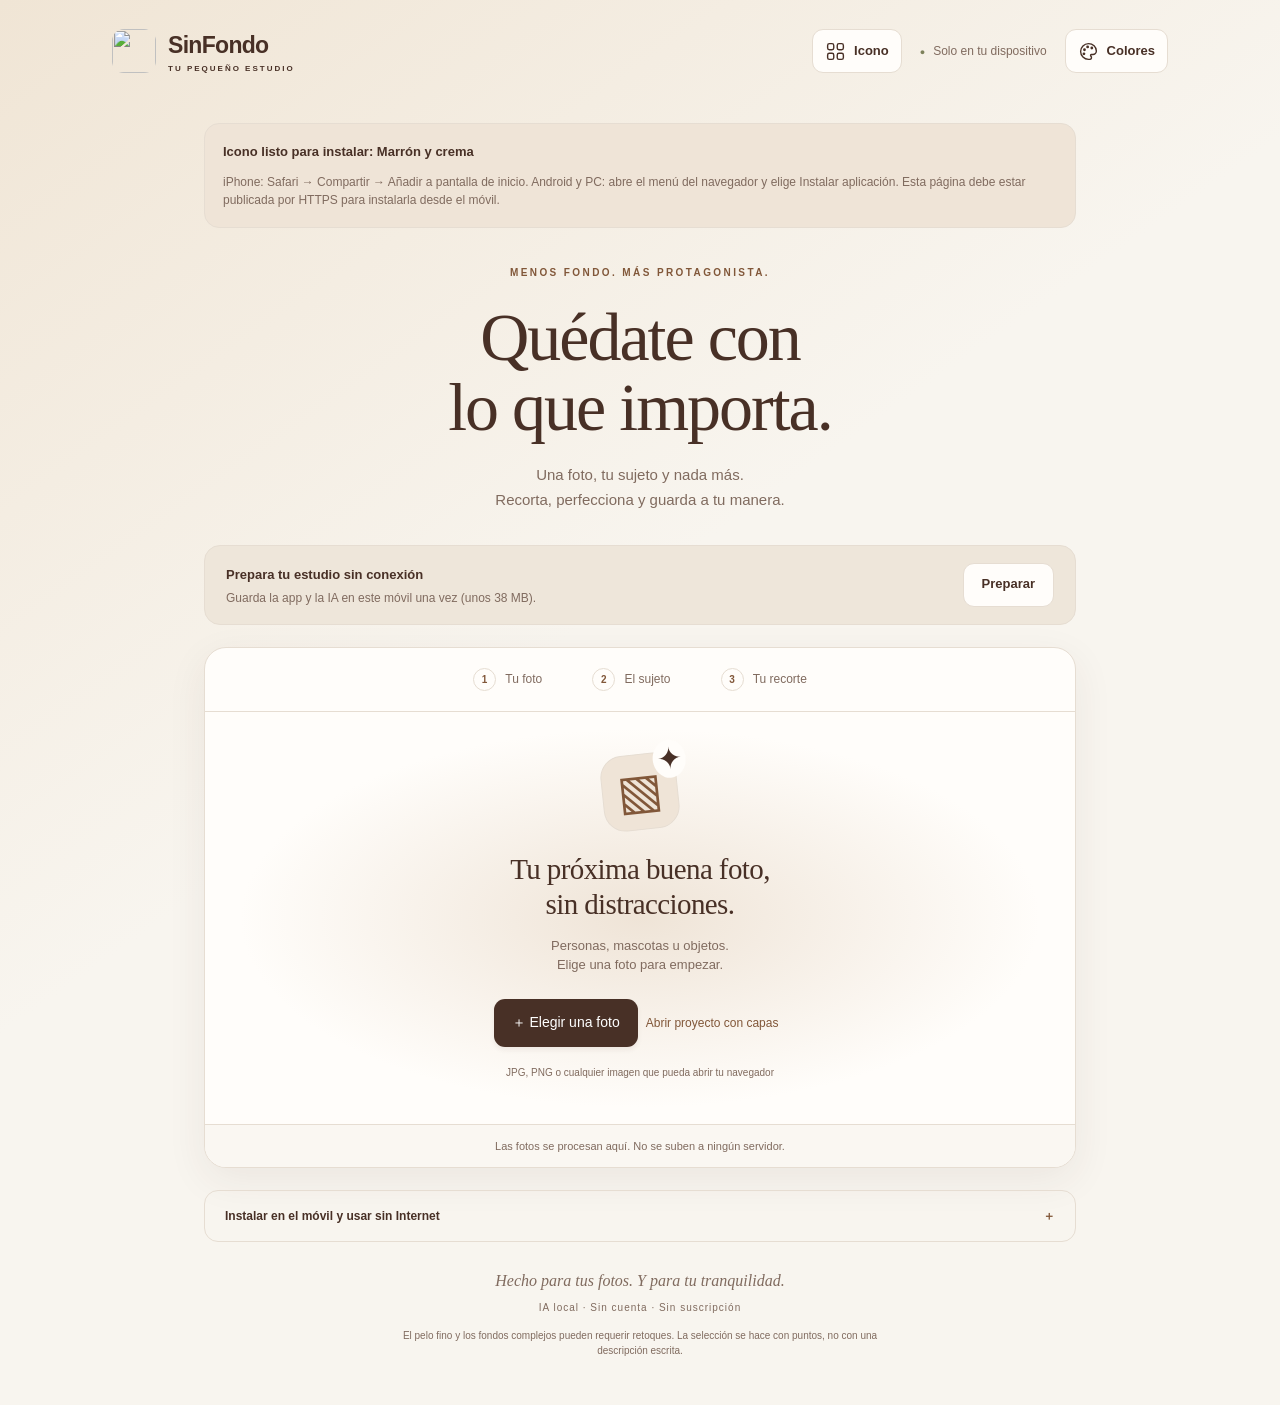
==== install-icon-1.html @ af39157a "empecemos" ====
<!doctype html>
<html lang="es"><head><meta charset="utf-8"><meta name="viewport" content="width=device-width, initial-scale=1, viewport-fit=cover"><meta name="theme-color" content="#483026"><meta name="apple-mobile-web-app-capable" content="yes"><meta name="apple-mobile-web-app-status-bar-style" content="default"><meta name="description" content="Recorta el sujeto de tus fotos, en tu dispositivo y sin conexión."><title>SinFondo · Tu pequeño estudio</title><link rel="manifest" href="manifest-icon-1.webmanifest"><link rel="apple-touch-icon" href="icons/choices/1/icon-180.png"><link rel="icon" href="icons/choices/1/icon-192.png"><link rel="stylesheet" href="style.css"></head>
<body><header><a class="brand" href="./"><img src="icons/choices/1/icon-192.png" width="44" height="44" alt=""><span>SinFondo<small>TU PEQUEÑO ESTUDIO</small></span></a><div class="header-actions"><button id="appIconBtn" class="palette-button" aria-label="Elegir icono de la app" aria-haspopup="dialog"><svg width="21" height="21" viewBox="0 0 24 24" fill="none" stroke="currentColor" stroke-width="1.6" aria-hidden="true"><rect x="3" y="3" width="7" height="7" rx="2"/><rect x="14" y="3" width="7" height="7" rx="2"/><rect x="3" y="14" width="7" height="7" rx="2"/><rect x="14" y="14" width="7" height="7" rx="2"/></svg><span>Icono</span></button><span class="privacy">Solo en tu dispositivo</span><button id="paletteBtn" class="palette-button" aria-label="Elegir colores de la app" aria-haspopup="dialog"><svg width="21" height="21" viewBox="0 0 24 24" fill="none" stroke="currentColor" stroke-width="1.6" aria-hidden="true"><path d="M12 3a9 9 0 1 0 0 18h1.4a2.1 2.1 0 0 0 1.3-3.7c-.7-.6-.3-1.8.6-1.8H17a4 4 0 0 0 4-4C21 6.8 17 3 12 3Z"/><circle cx="7.4" cy="10" r=".8"/><circle cx="11" cy="6.8" r=".8"/><circle cx="15.8" cy="8" r=".8"/><circle cx="6.8" cy="14.6" r=".8"/></svg><span>Colores</span></button></div></header>
<dialog id="appIconDialog" aria-labelledby="appIconTitle"><div class="palette-heading"><div><span class="eyebrow">ELIGE SU ESTILO</span><h2 id="appIconTitle">El icono de tu estudio.</h2></div><button id="appIconClose" class="palette-close" aria-label="Cerrar selector de iconos">×</button></div><p class="palette-description">Elige uno de tus seis diseños. El marrón es el predeterminado.</p><div id="appIconOptions" class="app-icon-grid" aria-label="Iconos disponibles"></div><p id="appIconSelection" class="icon-selection" aria-live="polite"></p><div class="icon-install-help"><strong>Usarlo en el móvil o en el ordenador</strong><p>Abre la página de instalación con el diseño elegido y añade o instala la app desde allí. Se abre en otra pestaña para conservar tu trabajo.</p><p>Si ya está instalada, el sistema puede mantener el icono anterior. Guarda tu proyecto antes de quitarla y volver a añadirla con el nuevo diseño.</p><a id="appIconInstall" class="primary icon-install-link" target="_blank" rel="noopener" href="install-icon-1.html">Preparar instalación con este icono ↗</a></div><div class="icon-downloads"><a id="appIconDownloadPng" href="icons/choices/1/icon-512.png" download="SinFondo-marron.png">Descargar icono PNG</a><a id="appIconDownloadIco" href="icons/choices/1/icon.ico" download="SinFondo-marron.ico">Icono .ICO para PC</a><button id="appIconDone" class="secondary">Listo</button></div></dialog><dialog id="paletteDialog" aria-labelledby="paletteTitle"><div class="palette-heading"><div><span class="eyebrow">A TU GUSTO</span><h2 id="paletteTitle">Dale tu color.</h2></div><button id="paletteClose" class="palette-close" aria-label="Cerrar paleta de colores">×</button></div><p class="palette-description">Elige una combinación o crea la tuya. Se guarda en este dispositivo.</p><div id="themePresets" class="theme-grid" aria-label="Combinaciones de colores"></div><div class="custom-palette"><strong>Tu propia combinación</strong><div class="custom-colors"><label>Color principal <input id="themeStart" type="color" value="#815739"></label><label>Color de fondo <input id="themeEnd" type="color" value="#f8f5ef"></label></div><p>El texto se ajusta para que siga siendo fácil de leer.</p></div><div class="palette-footer"><button id="themeReset" class="secondary">Volver al marrón</button><button id="paletteDone" class="primary">Listo</button></div></dialog>
<dialog id="replacePhotoDialog" aria-labelledby="replacePhotoTitle" aria-describedby="replacePhotoText" class="photo-dialog"><h2 id="replacePhotoTitle">Ya tienes una foto abierta</h2><p id="replacePhotoText">¿Quieres cerrarla y elegir otra? Si abres una nueva foto, perderás los cambios que no hayas guardado.</p><div class="palette-footer"><button id="replacePhotoCancel" class="secondary" autofocus>Cancelar</button><button id="replacePhotoSave" class="primary">Guardar la foto actual</button><button id="replaceProjectSave" class="secondary" hidden>Guardar proyecto con capas</button><button id="replacePhotoConfirm" class="secondary">Cerrar y elegir otra</button></div></dialog><main><aside id="iconInstallNotice" class="icon-install-notice" hidden><strong id="iconInstallTitle"></strong><p>iPhone: Safari → Compartir → Añadir a pantalla de inicio. Android y PC: abre el menú del navegador y elige Instalar aplicación. Esta página debe estar publicada por HTTPS para instalarla desde el móvil.</p></aside><section class="intro"><span class="eyebrow">MENOS FONDO. MÁS PROTAGONISTA.</span><h1>Quédate con<br>lo que importa.</h1><p>Una foto, tu sujeto y nada más.<br>Recorta, perfecciona y guarda a tu manera.</p></section>
<section class="offline"><div><strong id="offlineTitle">Prepara tu estudio sin conexión</strong><p id="offlineText">Guarda la app y la IA en este móvil una vez (unos 38 MB).</p></div><button id="offlineBtn" class="secondary">Preparar</button></section>
<section class="studio" aria-label="Editor de fotos"><div class="steps"><span><b>1</b> Tu foto</span><span><b>2</b> El sujeto</span><span><b>3</b> Tu recorte</span></div>
<div id="empty" class="empty"><div class="photo-symbol" aria-hidden="true">▧<span>✦</span></div><h2>Tu próxima buena foto,<br>sin distracciones.</h2><p>Personas, mascotas u objetos.<br>Elige una foto para empezar.</p><label class="primary upload" for="photo" role="button" tabindex="0">＋ Elegir una foto</label><label for="projectFile" class="text-button" role="button" tabindex="0">Abrir proyecto con capas</label><small>JPG, PNG o cualquier imagen que pueda abrir tu navegador</small></div>
<input type="file" id="photo" accept="image/*" hidden><input type="file" id="projectFile" accept=".sinfondo,application/json" hidden>
<div id="editor" hidden><div class="toolbar"><label for="photo" class="text-button" role="button" tabindex="0">Cambiar foto</label><button id="clearPhoto" class="text-button">× Quitar foto</button><button id="returnOriginal" class="text-button">Volver a la foto original</button><button id="original" class="text-button" aria-pressed="false">Ver foto base</button><span id="dimensions"></span></div><div class="size-comparison"><div class="size-before"><span>ORIGINAL · ANTES</span><p id="sourceInfo"></p></div><div class="size-after"><span>RESULTADO · DESPUÉS</span><p id="currentInfo" aria-live="polite"></p></div></div><div class="view-tools" aria-label="Zoom y navegación"><button id="zoomOut" class="secondary" aria-label="Reducir zoom">−</button><output id="zoomLevel" aria-live="polite">100 %</output><button id="zoomIn" class="secondary" aria-label="Ampliar zoom">＋</button><button id="zoomFit" class="secondary">Encajar imagen</button><span>Dos dedos: ampliar y mover</span></div><div class="viewport" id="viewport"><div class="canvas-wrap" id="canvasWrap"><canvas id="canvas" aria-label="Foto: toca el sujeto que quieras conservar"></canvas><canvas id="overlay" aria-label="Selecciona el sujeto o retoca con el pincel"></canvas></div></div>
<div class="controls"><p id="hint">Conservar: marca lo que quieres mantener. Excluir: marca lo que quieres eliminar.</p><div class="segmented" aria-label="Modo de selección"><button data-mode="keep" class="selected" aria-pressed="true">＋ Conservar</button><button data-mode="exclude" aria-pressed="false">− Excluir</button><button data-mode="restore" aria-pressed="false" disabled>Restaurar</button><button data-mode="erase" aria-pressed="false" disabled>Borrar</button><button data-mode="lasso" aria-pressed="false">Lazo magnético</button><button data-mode="move" aria-pressed="false">✥ Mover</button></div><div id="brushControls" hidden><label>Grosor del pincel <input id="brush" type="range" min="1" max="120" value="24"><output id="brushSize">24 px</output></label></div>
<div id="lassoControls" hidden><label class="magnet-option"><input id="magnetic" type="checkbox" checked> Ajustar a los bordes</label><div class="lasso-actions"><button id="lassoKeep" class="secondary" disabled>Conservar dentro del lazo</button><button id="lassoDelete" class="secondary" disabled>Borrar dentro del lazo</button><button id="lassoClear" class="text-button" disabled>Quitar lazo</button></div><p>Marca el contorno con toques. Arrastra los puntos para ajustarlos; toca una línea para insertar otro punto. La acción cierra el lazo.</p></div><div class="action-row"><button id="undo" class="secondary" disabled>↶ Deshacer</button><button id="redo" class="secondary" disabled>↷ Rehacer</button><button id="clear" class="secondary" title="Reinicia la selección y el recorte del fondo; conserva lienzo y capas">Reiniciar</button><button id="remove" class="primary" disabled>Quitar fondo ✦</button><button id="deleteSelected" class="secondary delete-action" disabled>Eliminar lo señalado</button></div>
<div id="resultControls" hidden><div class="result-row"><label id="candidateControl">Recorte <select id="candidate"><option value="0">Opción 1</option><option value="1">Opción 2</option><option value="2">Opción 3</option></select></label><label id="featherControl">Borde suave <input id="feather" type="range" min="0" max="3" step="0.25" value="0.5"></label></div><details class="geometry-panel"><summary>Recortar, ampliar y dimensiones <span>＋</span></summary><div class="geometry-actions"><button id="trimEmpty" class="secondary">Recortar márgenes vacíos</button><button id="startCrop" class="secondary">Recorte manual</button></div><div id="cropControls" hidden><p>Arrastra las esquinas para ajustar el recorte o mueve el rectángulo.</p><output id="cropInfo"></output><div class="geometry-actions"><button id="applyCrop" class="primary">Aplicar recorte</button><button id="cancelCrop" class="secondary">Cancelar recorte</button></div></div><p class="small-note">Lienzo: añade espacio alrededor. Escalar también la foto: cambia su tamaño.</p><div class="dimension-fields"><label>Ancho (cm)<input id="canvasWidthCm" type="number" min="0.01" step="0.01" inputmode="decimal"></label><label>Alto (cm)<input id="canvasHeightCm" type="number" min="0.01" step="0.01" inputmode="decimal"></label><label>Resolución (ppp)<input id="outputDpi" type="number" min="36" max="1200" step="1" value="300" inputmode="numeric"></label></div><div class="size-options"><label><input id="sizeLock" type="checkbox" checked> Mantener proporciones</label><label><input id="scalePhoto" type="checkbox"> Escalar también la foto</label></div><label class="anchor-label">Colocar la foto <select id="canvasAnchor"><option value="center">En el centro</option><option value="left">A la izquierda</option><option value="right">A la derecha</option><option value="top">Arriba</option><option value="bottom">Abajo</option><option value="top-left">Arriba a la izquierda</option><option value="top-right">Arriba a la derecha</option><option value="bottom-left">Abajo a la izquierda</option><option value="bottom-right">Abajo a la derecha</option></select></label><div class="geometry-actions"><button id="addSpace" class="secondary">Añadir un 20 % de espacio</button><button id="applySize" class="primary">Aplicar tamaño</button></div><p class="small-note">El peso de después se recalcula al aplicar. Máximo 4096 px por lado y 8,4 millones de píxeles en total.</p></details><details class="layers-panel" id="layersPanel"><summary>Capas: pegar y colocar <span>＋</span></summary><div class="geometry-actions"><button id="pasteLayer" class="secondary">Pegar del portapapeles</button><label class="secondary layer-file-label" for="layerFile" role="button" tabindex="0">Añadir imagen</label></div><input id="layerFile" type="file" accept="image/*" hidden><p class="small-note">También puedes pegar con Ctrl/Cmd + V. En móvil, si el portapapeles no lo permite, usa Añadir imagen. Los pinceles y la IA editan la foto base.</p><div id="layerList"></div><div id="layerControls" hidden><div class="dimension-fields"><label>Ancho de capa (cm)<input id="layerWidthCm" type="number" min="0.01" step="0.01" inputmode="decimal"></label><label>Alto de capa (cm)<input id="layerHeightCm" type="number" min="0.01" step="0.01" inputmode="decimal"></label></div><label class="magnet-option"><input id="layerLock" type="checkbox" checked> Mantener proporciones</label><div class="geometry-actions"><button id="layerApplySize" class="secondary">Aplicar tamaño de capa</button><button id="layerDelete" class="secondary">Quitar capa</button><button id="layerDone" class="primary">OK · Dejar colocada</button></div></div><div class="project-actions"><button id="saveProject" class="secondary">Guardar proyecto con capas</button><label class="text-button" for="projectFile" role="button" tabindex="0">Abrir proyecto</label></div><p class="small-note">PNG y JPG unen las capas. Guarda un proyecto .sinfondo para volver a editarlas otro día.</p></details><div class="format-controls"><label>Formato <select id="exportFormat"><option value="png">PNG · con transparencia</option><option value="jpg">JPG · fondo blanco</option></select></label><label id="jpegQualityControl" hidden>Calidad JPG <input id="jpegQuality" type="range" min="60" max="100" value="92"><output id="jpegQualityValue">92 %</output></label></div><output id="exportInfo" class="export-info" aria-live="polite"></output><div class="export"><div><span class="field-title">FONDO DE EXPORTACIÓN</span><div class="segmented"><button data-bg="transparent" class="selected" aria-pressed="true"><i class="checker"></i>Transparente</button><button data-bg="white" aria-pressed="false"><i class="white"></i>Blanco</button></div></div><button id="save" class="primary">Guardar PNG ↓</button></div><p id="exportNote" class="note">PNG conserva la transparencia si la eliges. JPG rellena los huecos de blanco. El peso corresponde al formato y la calidad seleccionados.</p></div></div></div>
<div id="status" role="status" aria-live="polite">Las fotos se procesan aquí. No se suben a ningún servidor.</div></section>
<details class="help"><summary>Instalar en el móvil y usar sin Internet <span>＋</span></summary><div><p><strong>Primera vez:</strong> abre la app desde una dirección HTTPS con Internet y pulsa «Preparar». Espera a que indique «Lista sin conexión».</p><p><strong>iPhone:</strong> en Safari, pulsa Compartir → Añadir a pantalla de inicio. Activa «Abrir como app» si aparece.</p><p><strong>Android:</strong> en Chrome, abre el menú ⋮ → Instalar aplicación o Añadir a pantalla de inicio.</p><p>Abre la app desde el icono y comprueba «Lista sin conexión». Después puedes usarla en modo avión. Si borras los datos del navegador o el sistema libera ese almacenamiento, vuelve a prepararla con Internet.</p><p>La carpeta de iCloud conserva los archivos; para instalarla en un móvil hace falta servir esos archivos por HTTPS. Abrir el HTML en Archivos no instala la app.</p></div></details>
<footer>Hecho para tus fotos. Y para tu tranquilidad.<small>IA local · Sin cuenta · Sin suscripción</small><p>El pelo fino y los fondos complejos pueden requerir retoques. La selección se hace con puntos, no con una descripción escrita.</p></footer></main><script type="module" src="app.js"></script></body></html>
---- style.css ----
:root{--ink:#483026;--muted:#806b5f;--paper:#f8f5ef;--line:#e6ddd2;--accent:#815739;--soft:#efe4d7}*{box-sizing:border-box}body{margin:0;background:var(--paper);color:var(--ink);font:15px/1.5 -apple-system,BlinkMacSystemFont,"Segoe UI",sans-serif}header{max-width:1120px;margin:auto;padding:28px 32px;display:flex;align-items:center;justify-content:space-between}.brand{display:flex;gap:12px;align-items:center;text-decoration:none;color:inherit;font-size:23px;font-weight:650;letter-spacing:-.7px}.brand img{border-radius:12px}.brand small{font-size:8px;letter-spacing:2px;display:block;font-weight:600}.privacy{font-size:12px;color:var(--muted)}.privacy:before{content:'●';font-size:9px;margin-right:8px;color:#7d815b}main{max-width:920px;margin:auto;padding:20px 24px 32px}.intro{text-align:center;padding:20px 0 28px}.eyebrow{font-size:10px;letter-spacing:2.4px;font-weight:650;color:var(--accent)}h1{font:normal clamp(44px,7vw,68px)/1.04 Georgia,serif;letter-spacing:-2px;margin:19px 0}p{color:var(--muted)}.intro p{margin:0;line-height:1.7}.offline{display:flex;gap:16px;justify-content:space-between;align-items:center;background:var(--banner);border:1px solid var(--line);border-radius:16px;padding:17px 21px;margin:4px 0 22px}.offline strong{font-size:13px}.offline p{margin:3px 0 0;font-size:12px}.studio{background:var(--surface);border:1px solid var(--line);border-radius:22px;overflow:hidden;box-shadow:0 12px 40px var(--shadow)}.steps{display:flex;justify-content:center;gap:50px;border-bottom:1px solid var(--line);padding:20px;font-size:12px;color:var(--muted)}.steps b{border:1px solid var(--line);border-radius:50%;width:23px;height:23px;display:inline-grid;place-items:center;font-size:10px;margin-right:6px;color:var(--accent)}.empty{text-align:center;padding:42px 20px 44px;background:radial-gradient(ellipse at center,var(--soft),transparent 65%)}.photo-symbol{position:relative;width:76px;height:76px;display:grid;place-items:center;background:var(--soft);border:1px solid var(--line);border-radius:22px;margin:0 auto 22px;font-size:48px;line-height:1;color:var(--accent);transform:rotate(-6deg)}.photo-symbol span{position:absolute;right:-12px;top:-12px;color:var(--ink);font-size:30px;background:var(--surface);border-radius:50%;padding:4px}h2{font:normal 29px/1.2 Georgia,serif;letter-spacing:-.6px;margin:0}.empty p{font-size:13px;margin:14px 0 24px}.empty small{display:block;font-size:10px;color:var(--muted);margin-top:18px}button,.upload{border:0;border-radius:11px;padding:12px 18px;font:600 13px/1.3 inherit;cursor:pointer;display:inline-flex;align-items:center;justify-content:center;gap:7px;-webkit-tap-highlight-color:transparent}button{font:600 13px/1.3 -apple-system,BlinkMacSystemFont,"Segoe UI",sans-serif;min-height:44px}.primary{background:var(--ink);color:#fff;box-shadow:0 3px 5px var(--shadow)}.primary:hover{background:var(--accent)}.secondary{background:var(--surface);color:var(--ink);border:1px solid var(--line)}.text-button{background:none;color:var(--accent);font-size:12px;padding:8px;cursor:pointer}.upload{font-size:14px;min-height:48px}button:disabled{opacity:.4;cursor:default}button:focus-visible,label:focus-within,summary:focus-visible{outline:3px solid var(--accent);outline-offset:3px}.toolbar{display:flex;align-items:center;gap:8px;padding:10px 14px}.toolbar span{margin-left:auto;color:var(--muted);font-size:11px}.viewport{padding:18px;background-color:var(--soft);max-height:65vh;overflow:auto;display:flex;justify-content:center}.canvas-wrap{position:relative;max-width:100%;width:fit-content;line-height:0;align-self:flex-start;background-color:white;background-image:linear-gradient(45deg,#e7e1d9 25%,transparent 25%),linear-gradient(-45deg,#e7e1d9 25%,transparent 25%),linear-gradient(45deg,transparent 75%,#e7e1d9 75%),linear-gradient(-45deg,transparent 75%,#e7e1d9 75%);background-size:20px 20px;background-position:0 0,0 10px,10px -10px,-10px 0}canvas{display:block;max-width:100%;max-height:58vh;width:auto;height:auto}#overlay{position:absolute;inset:0;width:100%;height:100%;touch-action:none;cursor:crosshair}.controls{padding:20px}#hint{font-size:13px;margin:0 0 15px}.segmented{display:flex;flex-wrap:wrap;gap:5px}.segmented button{background:var(--surface-muted);color:var(--muted);padding:10px 13px;font-size:12px;border:1px solid transparent}.segmented .selected{background:var(--soft);color:var(--ink);border-color:var(--accent)}.action-row{display:flex;gap:8px;margin-top:17px}.action-row .primary{margin-left:auto}.result-row{display:flex;gap:20px;align-items:center;justify-content:space-between;border-top:1px solid var(--line);margin-top:20px;padding-top:20px}.result-row label,#brushControls label{font-size:12px;color:var(--muted);display:flex;gap:8px;align-items:center}#brushControls{padding:15px 0 0}input[type=range]{accent-color:var(--accent);max-width:130px}select{padding:8px;background:var(--paper);border:1px solid var(--line);border-radius:8px;color:var(--ink)}.export{display:flex;justify-content:space-between;align-items:end;gap:12px;margin-top:20px}.field-title{font-size:9px;letter-spacing:1.5px;display:block;margin-bottom:7px}.segmented i{display:inline-block;width:16px;height:16px;border:1px solid #cbbda9;border-radius:3px}.checker{background:repeating-conic-gradient(#fff 0 25%,#d3c9be 0 50%) 50%/8px 8px}.white{background:white}.note{font-size:10px;margin:13px 0 0}#status{font-size:11px;text-align:center;border-top:1px solid var(--line);padding:13px 20px;color:var(--muted);background:var(--surface-muted)}#status.error{color:#9c3927}.help{margin-top:22px;border:1px solid var(--line);border-radius:14px;padding:16px 20px;font-size:12px}summary{cursor:pointer;font-weight:600;list-style:none}summary span{float:right;color:var(--accent)}.help p{line-height:1.7}footer{text-align:center;margin-top:30px;color:var(--muted);font:italic 16px Georgia,serif}footer small{display:block;font:10px -apple-system,sans-serif;margin-top:12px;letter-spacing:1px}footer p{font:10px/1.5 -apple-system,sans-serif;max-width:480px;margin:15px auto}[hidden]{display:none!important}body.busy #editor{pointer-events:none;opacity:.7}@media(max-width:560px){header{padding:20px}.privacy{font-size:0}.privacy:before{font-size:10px}main{padding:8px 14px 24px}.intro{padding-top:12px}h1{font-size:48px}.offline{padding:14px;gap:10px}.steps{gap:16px;font-size:10px;padding:16px 8px}.steps b{margin-right:3px}.empty{padding:35px 15px}.controls{padding:16px 12px}.segmented button{padding:9px 10px;font-size:11px}.action-row{flex-wrap:wrap;gap:6px}.action-row button{padding:11px 12px}.export{flex-direction:column;align-items:stretch}.export>.primary{width:100%;margin-top:6px}.result-row{gap:8px}.result-row label{font-size:11px}input[type=range]{max-width:95px}.viewport{padding:8px}.toolbar span{font-size:9px}footer{font-size:14px}}

:root{--surface:#fffdfa;--surface-muted:#faf7f2;--banner:#eee6da;--shadow:#48302612;--page-glow:#f0e5d5}body{background:linear-gradient(145deg,var(--page-glow) 0%,var(--paper) 45%,var(--paper) 100%);min-height:100vh}.header-actions{display:flex;align-items:center;gap:18px}.palette-button{color:var(--ink);border:1px solid var(--line);background:var(--surface);padding:10px 12px;gap:8px}.palette-button svg{flex:none}.palette-button:hover{background:var(--soft)}dialog{color:var(--ink);background:var(--surface);border:1px solid var(--line);border-radius:24px;padding:25px;width:min(540px,calc(100% - 28px));max-height:calc(100dvh - 36px);overflow:auto;box-shadow:0 24px 90px #0003}dialog::backdrop{background:#15110e66;backdrop-filter:blur(5px)}.palette-heading{display:flex;justify-content:space-between;align-items:center;gap:16px}.palette-heading h2{margin-top:7px;font-size:32px}.palette-close{background:var(--surface-muted);color:var(--ink);border:1px solid var(--line);font-size:25px;padding:5px;width:44px;flex:none}.palette-description{font-size:13px;margin:15px 0 20px}.theme-grid{display:grid;grid-template-columns:repeat(3,minmax(0,1fr));gap:10px}.theme-option{display:flex;flex-direction:column;gap:9px;align-items:stretch;text-align:left;background:var(--surface);color:var(--ink);border:1px solid var(--line);padding:9px;border-radius:12px;position:relative;min-width:0}.theme-option[aria-pressed=true]{border:2px solid var(--accent);padding:8px;background:var(--soft)}.theme-option[aria-pressed=true]:after{content:'✓';position:absolute;right:14px;top:14px;background:var(--ink);color:white;border-radius:50%;width:22px;height:22px;display:grid;place-items:center;font-size:12px}.theme-swatch{height:43px;border-radius:7px;border:1px solid #00000014;background:linear-gradient(120deg,var(--swatch-start),var(--swatch-end))}.theme-name{font-size:10px;line-height:1.4;font-weight:600;min-height:28px}.custom-palette{border-top:1px solid var(--line);margin-top:20px;padding-top:18px}.custom-palette strong{font-size:13px}.custom-colors{display:flex;gap:16px;margin-top:12px}.custom-colors label{display:flex;gap:9px;align-items:center;color:var(--muted);font-size:12px;flex:1}.custom-colors input{width:44px;height:36px;background:var(--surface);padding:3px;border:1px solid var(--line);border-radius:8px;cursor:pointer}.custom-palette p{font-size:10px}.palette-footer{display:flex;justify-content:space-between;gap:12px;margin-top:19px}.palette-footer button{font-size:12px}@media(max-width:560px){.header-actions{gap:9px}.palette-button{padding:9px}.palette-button span{display:none}.header-actions .privacy{display:none}dialog{padding:20px 16px}.custom-colors{gap:8px}.custom-colors label{font-size:11px;gap:6px}.theme-grid{gap:8px}}

.action-row{flex-wrap:wrap}.delete-action{border-color:var(--accent);color:var(--accent)}@media(max-width:560px){.action-row #remove,.action-row #deleteSelected{flex:1 1 42%;margin-left:0}.action-row #undo,.action-row #clear{flex:1 1 42%}}

.view-tools{display:flex;align-items:center;gap:7px;padding:9px 12px;border-top:1px solid var(--line);flex-wrap:wrap}.view-tools button{padding:8px 12px;font-size:11px}.view-tools output{min-width:49px;text-align:center;font-size:11px;font-variant-numeric:tabular-nums}.view-tools span{font-size:10px;color:var(--muted);margin-left:auto}.viewport{padding:0;display:block;position:relative;overflow:hidden;height:min(58vh,520px);max-height:none;touch-action:none;user-select:none;-webkit-user-select:none}.canvas-wrap{position:absolute;top:0;left:0;max-width:none;transform-origin:0 0;margin:0;will-change:transform}.canvas-wrap canvas{max-width:none;max-height:none;width:100%;height:100%;display:block}#overlay{inset:0;touch-action:none}.viewport[data-tool=move],.viewport[data-tool=move] #overlay{cursor:grab}.viewport.dragging,.viewport.dragging #overlay{cursor:grabbing}.magnet-option{display:flex;align-items:center;gap:8px;font-size:12px;color:var(--muted)}.magnet-option input{accent-color:var(--accent)}#lassoControls{padding-top:14px}.lasso-actions{display:flex;gap:6px;flex-wrap:wrap;margin-top:10px}.lasso-actions button{font-size:11px;padding:9px 11px}#lassoControls p{font-size:11px}#brushSize{min-width:43px;font-variant-numeric:tabular-nums}.action-row #remove{margin-left:0}.action-row #remove,.action-row #deleteSelected{flex:1 1 40%}.action-row #undo,.action-row #redo,.action-row #clear{flex:1 1 25%}@media(max-width:560px){.view-tools{padding:8px;gap:5px}.view-tools span{width:100%;text-align:center;margin-top:2px}.viewport{height:48vh;min-height:220px}.segmented button{flex:1 1 28%}}

.toolbar{flex-wrap:wrap}.toolbar #clearPhoto{color:var(--accent)}@media(max-width:560px){.toolbar{gap:3px;padding:8px}.toolbar .text-button{font-size:10px;padding:6px}.toolbar span{width:100%;margin-left:6px}}

.photo-dialog{max-width:460px}.photo-dialog h2{font-size:27px}.photo-dialog p{font-size:14px;line-height:1.7}.photo-dialog .palette-footer{flex-wrap:wrap}.photo-dialog .palette-footer button{flex:1}label[role=button]:focus-visible{outline:3px solid var(--accent);outline-offset:3px}

.photo-dialog .palette-footer{gap:8px}.photo-dialog #replacePhotoSave{flex-basis:100%}

.source-info{font-size:10px;margin:0;padding:0 16px 12px;color:var(--muted)}.format-controls{display:flex;gap:18px;flex-wrap:wrap;align-items:center;margin-top:18px}.format-controls label{display:flex;align-items:center;gap:8px;font-size:12px;color:var(--muted)}.export-info{display:block;color:var(--muted);font-size:12px;margin-top:12px;font-variant-numeric:tabular-nums}#jpegQualityValue{min-width:36px}.result-row:has(#candidateControl[hidden]):has(#featherControl[hidden]){display:none}

.size-comparison{display:grid;grid-template-columns:1fr 1fr;gap:10px;padding:0 14px 14px}.size-comparison>div{padding:12px;border:1px solid var(--line);border-radius:12px}.size-before{background:var(--surface-muted)}.size-after{background:var(--soft);border-color:var(--accent)!important}.size-comparison span{font-size:9px;letter-spacing:1.3px;font-weight:700}.size-comparison p{font-size:12px;line-height:1.6;margin:6px 0 0;font-variant-numeric:tabular-nums}.geometry-panel,.layers-panel{border:1px solid var(--line);border-radius:13px;padding:15px;margin-top:18px}.geometry-panel summary,.layers-panel summary{font-size:13px}.geometry-actions,.project-actions{display:flex;gap:8px;flex-wrap:wrap;margin-top:13px}.geometry-actions button,.project-actions button{font-size:11px;padding:10px 13px}.small-note,#cropControls p{font-size:11px;line-height:1.6;color:var(--muted)}.dimension-fields{display:flex;gap:10px;flex-wrap:wrap;margin:14px 0}.dimension-fields label{font-size:11px;color:var(--muted);display:grid;gap:6px;flex:1;min-width:85px}.dimension-fields input{width:100%;min-width:0;padding:11px 9px;border:1px solid var(--line);border-radius:9px;background:var(--surface);color:var(--ink);font:inherit}.size-options{display:flex;flex-wrap:wrap;gap:12px;font-size:11px;color:var(--muted);margin:12px 0}.size-options input{accent-color:var(--accent)}.anchor-label{font-size:11px;display:flex;gap:10px;align-items:center;color:var(--muted)}#cropInfo{font-size:12px;color:var(--accent)}.layer-file-label{display:inline-flex;align-items:center;cursor:pointer;padding:10px 13px;border-radius:10px;font-size:11px}.layer-row{display:flex;gap:8px;align-items:center;margin-top:9px;padding:8px;border:1px solid var(--line);border-radius:10px}.layer-row.active{border-color:var(--accent);background:var(--soft)}.layer-row img{width:34px;height:34px;object-fit:contain;background:repeating-conic-gradient(#fff 0 25%,#ddd 0 50%) 50%/10px 10px;border-radius:5px}.layer-row button{font-size:11px;padding:8px;min-height:38px;color:var(--ink);background:var(--surface)}.layer-row .layer-name{flex:1;text-align:left;min-width:0;overflow:hidden;text-overflow:ellipsis;white-space:nowrap}.project-actions{border-top:1px solid var(--line);padding-top:13px;align-items:center}@media(max-width:560px){.size-comparison{padding:0 8px 10px;gap:7px}.size-comparison p{font-size:10px}.size-comparison>div{padding:9px}.size-comparison span{font-size:8px}.geometry-panel,.layers-panel{padding:12px}.anchor-label{flex-wrap:wrap}}

.app-icon-grid{display:grid;grid-template-columns:repeat(3,minmax(0,1fr));gap:12px}.app-icon-option{position:relative;display:flex;flex-direction:column;align-items:center;gap:9px;padding:12px 8px;background:var(--surface);border:1px solid var(--line);border-radius:15px;color:var(--ink);min-width:0}.app-icon-option img{width:92px;height:92px;max-width:100%;object-fit:contain;border-radius:22%;box-shadow:0 4px 12px #0001}.app-icon-option span{font-size:11px;line-height:1.4;text-align:center}.app-icon-option[aria-pressed=true]{border:2px solid var(--accent);padding:11px 7px;background:var(--soft)}.app-icon-option[aria-pressed=true]:after{content:'✓';position:absolute;right:7px;top:7px;background:var(--ink);color:white;border:2px solid var(--surface);border-radius:50%;width:23px;height:23px;display:grid;place-items:center;font-size:12px}.icon-selection{font-weight:600;font-size:12px;color:var(--ink);margin:17px 0}.icon-install-help{padding:15px;border-radius:13px;background:var(--surface-muted);border:1px solid var(--line)}.icon-install-help strong{font-size:12px}.icon-install-help p{font-size:11px;line-height:1.6}.icon-install-link{display:inline-flex;justify-content:center;align-items:center;padding:12px 15px;border-radius:10px;font-size:12px;text-decoration:none;margin-top:4px;min-height:44px}.icon-downloads{display:flex;gap:14px;align-items:center;flex-wrap:wrap;margin-top:18px}.icon-downloads a{font-size:11px;color:var(--accent);text-underline-offset:3px}.icon-downloads button{margin-left:auto}.icon-install-notice{padding:18px;background:var(--soft);border:1px solid var(--line);border-radius:15px;font-size:13px;margin-bottom:12px}.icon-install-notice p{font-size:12px;margin-bottom:0}@media(max-width:560px){.app-icon-grid{gap:8px}.app-icon-option{padding:10px 5px}.app-icon-option[aria-pressed=true]{padding:9px 4px}.app-icon-option img{width:76px;height:76px}.app-icon-option span{font-size:10px}.icon-install-link{width:100%}.icon-downloads{gap:10px}.header-actions{gap:7px}#appIconTitle{font-size:27px}}
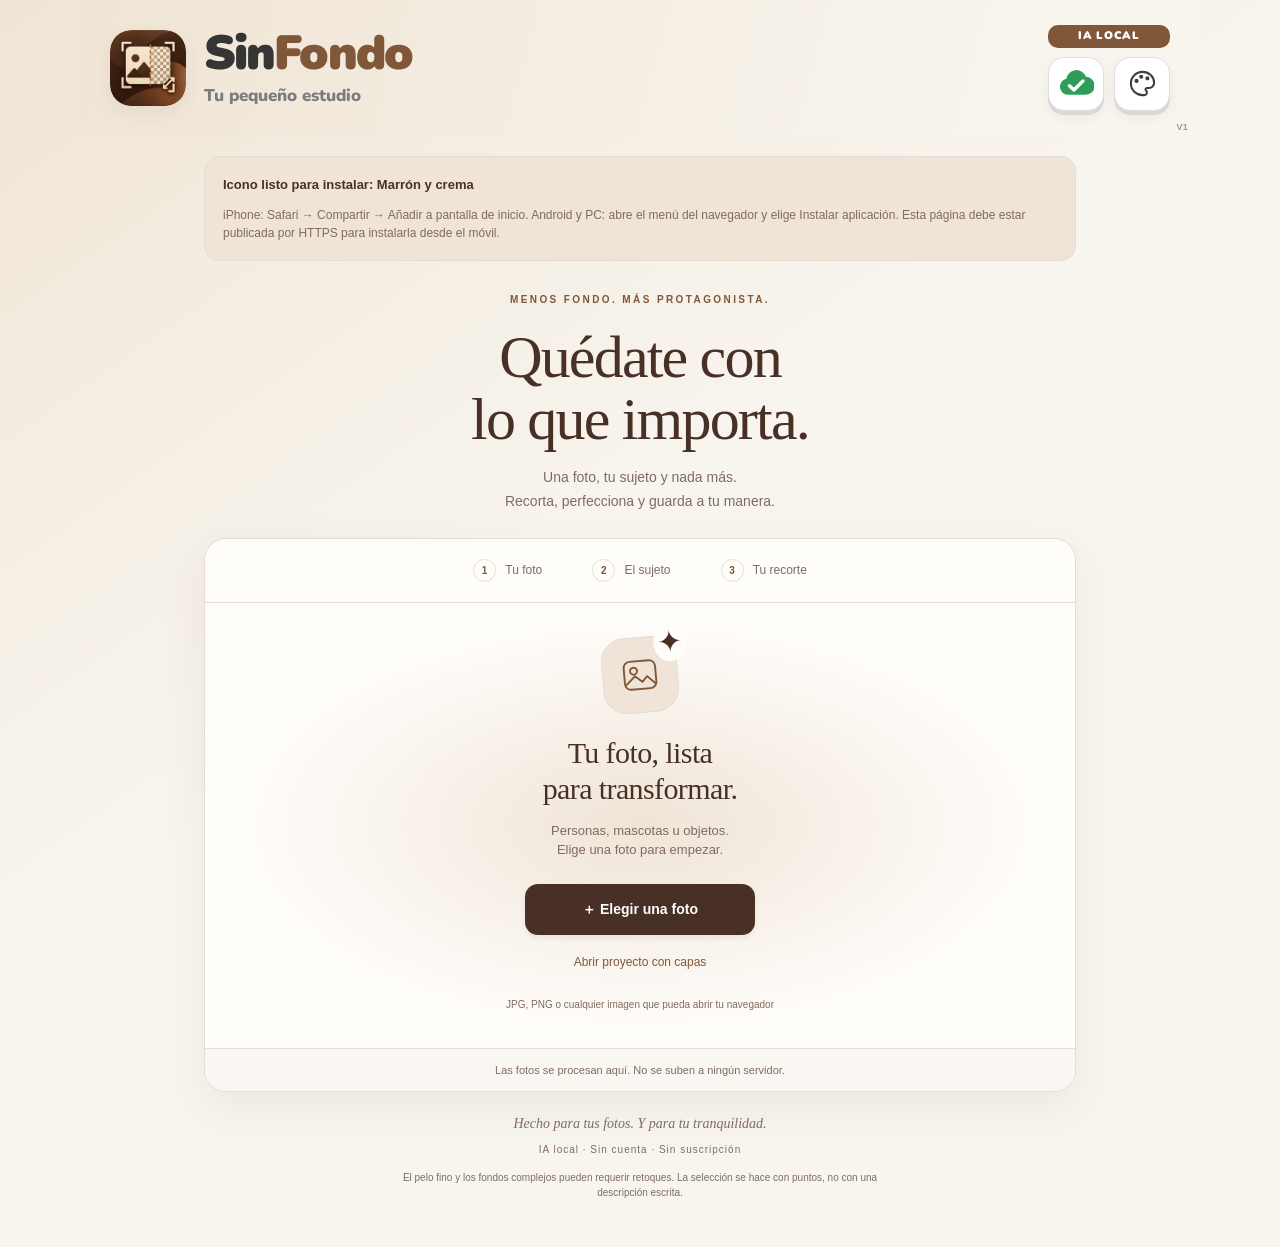
==== commit 9b11331b: "V1" ====
--- a/install-icon-1.html
+++ b/install-icon-1.html
@@ -1,16 +1,17 @@
 <!doctype html>
-<html lang="es"><head><meta charset="utf-8"><meta name="viewport" content="width=device-width, initial-scale=1, viewport-fit=cover"><meta name="theme-color" content="#483026"><meta name="apple-mobile-web-app-capable" content="yes"><meta name="apple-mobile-web-app-status-bar-style" content="default"><meta name="description" content="Recorta el sujeto de tus fotos, en tu dispositivo y sin conexión."><title>SinFondo · Tu pequeño estudio</title><link rel="manifest" href="manifest-icon-1.webmanifest"><link rel="apple-touch-icon" href="icons/choices/1/icon-180.png"><link rel="icon" href="icons/choices/1/icon-192.png"><link rel="stylesheet" href="style.css"></head>
-<body><header><a class="brand" href="./"><img src="icons/choices/1/icon-192.png" width="44" height="44" alt=""><span>SinFondo<small>TU PEQUEÑO ESTUDIO</small></span></a><div class="header-actions"><button id="appIconBtn" class="palette-button" aria-label="Elegir icono de la app" aria-haspopup="dialog"><svg width="21" height="21" viewBox="0 0 24 24" fill="none" stroke="currentColor" stroke-width="1.6" aria-hidden="true"><rect x="3" y="3" width="7" height="7" rx="2"/><rect x="14" y="3" width="7" height="7" rx="2"/><rect x="3" y="14" width="7" height="7" rx="2"/><rect x="14" y="14" width="7" height="7" rx="2"/></svg><span>Icono</span></button><span class="privacy">Solo en tu dispositivo</span><button id="paletteBtn" class="palette-button" aria-label="Elegir colores de la app" aria-haspopup="dialog"><svg width="21" height="21" viewBox="0 0 24 24" fill="none" stroke="currentColor" stroke-width="1.6" aria-hidden="true"><path d="M12 3a9 9 0 1 0 0 18h1.4a2.1 2.1 0 0 0 1.3-3.7c-.7-.6-.3-1.8.6-1.8H17a4 4 0 0 0 4-4C21 6.8 17 3 12 3Z"/><circle cx="7.4" cy="10" r=".8"/><circle cx="11" cy="6.8" r=".8"/><circle cx="15.8" cy="8" r=".8"/><circle cx="6.8" cy="14.6" r=".8"/></svg><span>Colores</span></button></div></header>
-<dialog id="appIconDialog" aria-labelledby="appIconTitle"><div class="palette-heading"><div><span class="eyebrow">ELIGE SU ESTILO</span><h2 id="appIconTitle">El icono de tu estudio.</h2></div><button id="appIconClose" class="palette-close" aria-label="Cerrar selector de iconos">×</button></div><p class="palette-description">Elige uno de tus seis diseños. El marrón es el predeterminado.</p><div id="appIconOptions" class="app-icon-grid" aria-label="Iconos disponibles"></div><p id="appIconSelection" class="icon-selection" aria-live="polite"></p><div class="icon-install-help"><strong>Usarlo en el móvil o en el ordenador</strong><p>Abre la página de instalación con el diseño elegido y añade o instala la app desde allí. Se abre en otra pestaña para conservar tu trabajo.</p><p>Si ya está instalada, el sistema puede mantener el icono anterior. Guarda tu proyecto antes de quitarla y volver a añadirla con el nuevo diseño.</p><a id="appIconInstall" class="primary icon-install-link" target="_blank" rel="noopener" href="install-icon-1.html">Preparar instalación con este icono ↗</a></div><div class="icon-downloads"><a id="appIconDownloadPng" href="icons/choices/1/icon-512.png" download="SinFondo-marron.png">Descargar icono PNG</a><a id="appIconDownloadIco" href="icons/choices/1/icon.ico" download="SinFondo-marron.ico">Icono .ICO para PC</a><button id="appIconDone" class="secondary">Listo</button></div></dialog><dialog id="paletteDialog" aria-labelledby="paletteTitle"><div class="palette-heading"><div><span class="eyebrow">A TU GUSTO</span><h2 id="paletteTitle">Dale tu color.</h2></div><button id="paletteClose" class="palette-close" aria-label="Cerrar paleta de colores">×</button></div><p class="palette-description">Elige una combinación o crea la tuya. Se guarda en este dispositivo.</p><div id="themePresets" class="theme-grid" aria-label="Combinaciones de colores"></div><div class="custom-palette"><strong>Tu propia combinación</strong><div class="custom-colors"><label>Color principal <input id="themeStart" type="color" value="#815739"></label><label>Color de fondo <input id="themeEnd" type="color" value="#f8f5ef"></label></div><p>El texto se ajusta para que siga siendo fácil de leer.</p></div><div class="palette-footer"><button id="themeReset" class="secondary">Volver al marrón</button><button id="paletteDone" class="primary">Listo</button></div></dialog>
+<html lang="es"><head><meta charset="utf-8"><meta name="viewport" content="width=device-width, initial-scale=1, viewport-fit=cover"><meta name="theme-color" content="#483026"><meta name="apple-mobile-web-app-capable" content="yes"><meta name="apple-mobile-web-app-status-bar-style" content="default"><meta name="description" content="Recorta el sujeto de tus fotos, en tu dispositivo y sin conexión."><title>SinFondo · Tu pequeño estudio</title><link rel="manifest" href="manifest-icon-1.webmanifest"><link rel="apple-touch-icon" href="icon-1-180.png"><link rel="icon" href="icon-1-192.png"><link rel="stylesheet" href="style.css"></head>
+<body><header class="app-header"><div class="brand"><button id="appIconBtn" class="brand-icon-button" aria-label="Elegir icono de la app" aria-haspopup="dialog"><img src="icon-1-192.png" width="76" height="76" alt="Icono de SinFondo"></button><div class="brand-copy"><span class="brand-wordmark" aria-label="SinFondo"><span class="brand-sin">Sin</span><span class="brand-fondo">Fondo</span></span><small>Tu pequeño estudio</small></div></div><div class="header-actions"><span class="local-badge">IA LOCAL</span><button id="connectionStatus" class="header-tool cloud-button" type="button" data-connection="checking" aria-label="Comprobando conexión. Ver estado y uso sin Internet" aria-haspopup="dialog" title="Comprobando conexión"><svg width="36" height="36" viewBox="0 0 40 36" aria-hidden="true"><path class="cloud-shape" d="M11 30a9 9 0 0 1-1.7-17.8A11.3 11.3 0 0 1 31.1 10a10 10 0 0 1-.6 20H11Z"/><path class="cloud-check" d="m12.7 20 5 4.7 10-10" fill="none" stroke="white" stroke-width="3.8" stroke-linecap="round" stroke-linejoin="round"/><path class="cloud-cross" d="m15 16 10 9m0-9-10 9" fill="none" stroke="white" stroke-width="3.4" stroke-linecap="round"/></svg><span id="connectionLabel" class="sr-only" aria-live="polite">Comprobando conexión</span></button><button id="paletteBtn" class="palette-button header-tool" aria-label="Elegir colores de la app" aria-haspopup="dialog"><svg width="31" height="31" viewBox="0 0 24 24" fill="none" stroke="currentColor" stroke-width="1.6" aria-hidden="true"><path d="M12 3a9 9 0 1 0 0 18h1.4a2.1 2.1 0 0 0 1.3-3.7c-.7-.6-.3-1.8.6-1.8H17a4 4 0 0 0 4-4C21 6.8 17 3 12 3Z"/><circle cx="7.4" cy="10" r=".8"/><circle cx="11" cy="6.8" r=".8"/><circle cx="15.8" cy="8" r=".8"/></svg><span class="sr-only">Colores</span></button></div><span class="app-version" aria-label="Versión 1">V1</span></header>
+<dialog id="connectionDialog" aria-labelledby="connectionTitle"><div class="palette-heading"><div><span class="eyebrow">TU ESTUDIO, CONTIGO</span><h2 id="connectionTitle">Conexión y modo sin Internet</h2></div><button id="connectionClose" class="palette-close" aria-label="Cerrar estado de conexión">×</button></div><p id="connectionSummary" class="connection-summary" aria-live="polite">Comprobando conexión…</p><p id="connectionDetail"></p><div class="network-details"><span>Red</span><strong id="networkType">Comprobando…</strong><small id="networkName"></small></div><div class="connection-offline"><strong>Trabajar sin Internet</strong><p id="connectionReady" aria-live="polite"></p><section class="offline cloud-preparation"><div><strong id="offlineTitle">Prepara tu estudio sin conexión</strong><p id="offlineText">Guarda la app y la IA en este móvil una vez (unos 38 MB).</p></div><button id="offlineBtn" class="secondary">Preparar</button></section></div><p class="note">Verde: la app ha podido contactar con su web. Rojo: no hay conexión o la web no responde. La nube indica conexión; no sube ni guarda tus fotos en Internet.</p><details class="help"><summary>Instalar en el móvil y usar sin Internet <span>＋</span></summary><div><p><strong>Primera vez:</strong> abre la app desde una dirección HTTPS con Internet y pulsa «Preparar». Espera a que indique «Lista sin conexión».</p><p><strong>iPhone:</strong> en Safari, pulsa Compartir → Añadir a pantalla de inicio. Activa «Abrir como app» si aparece.</p><p><strong>Android:</strong> en Chrome, abre el menú ⋮ → Instalar aplicación o Añadir a pantalla de inicio.</p><p>Abre la app desde el icono y comprueba «Lista sin conexión». Después puedes usarla en modo avión. Si borras los datos del navegador o el sistema libera ese almacenamiento, vuelve a prepararla con Internet.</p><p>La carpeta de iCloud conserva los archivos; para instalarla en un móvil hace falta servir esos archivos por HTTPS. Abrir el HTML en Archivos no instala la app.</p></div></details><div class="palette-footer"><button id="connectionRecheck" class="secondary">Comprobar conexión</button></div></dialog>
+<dialog id="appIconDialog" aria-labelledby="appIconTitle"><div class="palette-heading"><div><span class="eyebrow">ELIGE SU ESTILO</span><h2 id="appIconTitle">El icono de tu estudio.</h2></div><button id="appIconClose" class="palette-close" aria-label="Cerrar selector de iconos">×</button></div><p class="palette-description">Elige uno de tus seis diseños. El marrón es el predeterminado.</p><div id="appIconOptions" class="app-icon-grid" aria-label="Iconos disponibles"></div><p id="appIconSelection" class="icon-selection" aria-live="polite"></p><div class="icon-install-help"><strong>Usarlo en el móvil o en el ordenador</strong><p>Abre la página de instalación con el diseño elegido y añade o instala la app desde allí. Se abre en otra pestaña para conservar tu trabajo.</p><p>Si ya está instalada, el sistema puede mantener el icono anterior. Guarda tu proyecto antes de quitarla y volver a añadirla con el nuevo diseño.</p><a id="appIconInstall" class="primary icon-install-link" target="_blank" rel="noopener" href="install-icon-1.html">Preparar instalación con este icono ↗</a></div><div class="icon-downloads"><a id="appIconDownloadPng" href="icon-1-512.png" download="SinFondo-marron.png">Descargar icono PNG</a><a id="appIconDownloadIco" href="icon-1.ico" download="SinFondo-marron.ico">Icono .ICO para PC</a><button id="appIconDone" class="secondary">Listo</button></div></dialog><dialog id="paletteDialog" aria-labelledby="paletteTitle"><div class="palette-heading"><div><span class="eyebrow">A TU GUSTO</span><h2 id="paletteTitle">Dale tu color.</h2></div><button id="paletteClose" class="palette-close" aria-label="Cerrar paleta de colores">×</button></div><p class="palette-description">Elige una combinación o crea la tuya. Se guarda en este dispositivo.</p><div id="themePresets" class="theme-grid" aria-label="Combinaciones de colores"></div><div class="custom-palette"><strong>Tu propia combinación</strong><div class="custom-colors"><label>Color principal <input id="themeStart" type="color" value="#815739"></label><label>Color de fondo <input id="themeEnd" type="color" value="#f8f5ef"></label></div><p>El texto se ajusta para que siga siendo fácil de leer.</p></div><div class="palette-footer"><button id="themeReset" class="secondary">Volver al marrón</button><button id="paletteDone" class="primary">Listo</button></div></dialog>
 <dialog id="replacePhotoDialog" aria-labelledby="replacePhotoTitle" aria-describedby="replacePhotoText" class="photo-dialog"><h2 id="replacePhotoTitle">Ya tienes una foto abierta</h2><p id="replacePhotoText">¿Quieres cerrarla y elegir otra? Si abres una nueva foto, perderás los cambios que no hayas guardado.</p><div class="palette-footer"><button id="replacePhotoCancel" class="secondary" autofocus>Cancelar</button><button id="replacePhotoSave" class="primary">Guardar la foto actual</button><button id="replaceProjectSave" class="secondary" hidden>Guardar proyecto con capas</button><button id="replacePhotoConfirm" class="secondary">Cerrar y elegir otra</button></div></dialog><main><aside id="iconInstallNotice" class="icon-install-notice" hidden><strong id="iconInstallTitle"></strong><p>iPhone: Safari → Compartir → Añadir a pantalla de inicio. Android y PC: abre el menú del navegador y elige Instalar aplicación. Esta página debe estar publicada por HTTPS para instalarla desde el móvil.</p></aside><section class="intro"><span class="eyebrow">MENOS FONDO. MÁS PROTAGONISTA.</span><h1>Quédate con<br>lo que importa.</h1><p>Una foto, tu sujeto y nada más.<br>Recorta, perfecciona y guarda a tu manera.</p></section>
-<section class="offline"><div><strong id="offlineTitle">Prepara tu estudio sin conexión</strong><p id="offlineText">Guarda la app y la IA en este móvil una vez (unos 38 MB).</p></div><button id="offlineBtn" class="secondary">Preparar</button></section>
+
 <section class="studio" aria-label="Editor de fotos"><div class="steps"><span><b>1</b> Tu foto</span><span><b>2</b> El sujeto</span><span><b>3</b> Tu recorte</span></div>
-<div id="empty" class="empty"><div class="photo-symbol" aria-hidden="true">▧<span>✦</span></div><h2>Tu próxima buena foto,<br>sin distracciones.</h2><p>Personas, mascotas u objetos.<br>Elige una foto para empezar.</p><label class="primary upload" for="photo" role="button" tabindex="0">＋ Elegir una foto</label><label for="projectFile" class="text-button" role="button" tabindex="0">Abrir proyecto con capas</label><small>JPG, PNG o cualquier imagen que pueda abrir tu navegador</small></div>
+<div id="empty" class="empty"><div class="photo-symbol" aria-hidden="true"><svg width="42" height="42" viewBox="0 0 48 48" fill="none" stroke="currentColor" stroke-width="2.2" stroke-linecap="round" stroke-linejoin="round"><rect x="6" y="8" width="36" height="32" rx="7"/><circle cx="17" cy="19" r="4"/><path d="m8 34 10-9 8 7 6-6 9 9"/></svg><span>✦</span></div><h2>Tu foto, lista<br>para transformar.</h2><p>Personas, mascotas u objetos.<br>Elige una foto para empezar.</p><label class="primary upload" for="photo" role="button" tabindex="0">＋ Elegir una foto</label><label for="projectFile" class="text-button" role="button" tabindex="0">Abrir proyecto con capas</label><small>JPG, PNG o cualquier imagen que pueda abrir tu navegador</small></div>
 <input type="file" id="photo" accept="image/*" hidden><input type="file" id="projectFile" accept=".sinfondo,application/json" hidden>
 <div id="editor" hidden><div class="toolbar"><label for="photo" class="text-button" role="button" tabindex="0">Cambiar foto</label><button id="clearPhoto" class="text-button">× Quitar foto</button><button id="returnOriginal" class="text-button">Volver a la foto original</button><button id="original" class="text-button" aria-pressed="false">Ver foto base</button><span id="dimensions"></span></div><div class="size-comparison"><div class="size-before"><span>ORIGINAL · ANTES</span><p id="sourceInfo"></p></div><div class="size-after"><span>RESULTADO · DESPUÉS</span><p id="currentInfo" aria-live="polite"></p></div></div><div class="view-tools" aria-label="Zoom y navegación"><button id="zoomOut" class="secondary" aria-label="Reducir zoom">−</button><output id="zoomLevel" aria-live="polite">100 %</output><button id="zoomIn" class="secondary" aria-label="Ampliar zoom">＋</button><button id="zoomFit" class="secondary">Encajar imagen</button><span>Dos dedos: ampliar y mover</span></div><div class="viewport" id="viewport"><div class="canvas-wrap" id="canvasWrap"><canvas id="canvas" aria-label="Foto: toca el sujeto que quieras conservar"></canvas><canvas id="overlay" aria-label="Selecciona el sujeto o retoca con el pincel"></canvas></div></div>
 <div class="controls"><p id="hint">Conservar: marca lo que quieres mantener. Excluir: marca lo que quieres eliminar.</p><div class="segmented" aria-label="Modo de selección"><button data-mode="keep" class="selected" aria-pressed="true">＋ Conservar</button><button data-mode="exclude" aria-pressed="false">− Excluir</button><button data-mode="restore" aria-pressed="false" disabled>Restaurar</button><button data-mode="erase" aria-pressed="false" disabled>Borrar</button><button data-mode="lasso" aria-pressed="false">Lazo magnético</button><button data-mode="move" aria-pressed="false">✥ Mover</button></div><div id="brushControls" hidden><label>Grosor del pincel <input id="brush" type="range" min="1" max="120" value="24"><output id="brushSize">24 px</output></label></div>
 <div id="lassoControls" hidden><label class="magnet-option"><input id="magnetic" type="checkbox" checked> Ajustar a los bordes</label><div class="lasso-actions"><button id="lassoKeep" class="secondary" disabled>Conservar dentro del lazo</button><button id="lassoDelete" class="secondary" disabled>Borrar dentro del lazo</button><button id="lassoClear" class="text-button" disabled>Quitar lazo</button></div><p>Marca el contorno con toques. Arrastra los puntos para ajustarlos; toca una línea para insertar otro punto. La acción cierra el lazo.</p></div><div class="action-row"><button id="undo" class="secondary" disabled>↶ Deshacer</button><button id="redo" class="secondary" disabled>↷ Rehacer</button><button id="clear" class="secondary" title="Reinicia la selección y el recorte del fondo; conserva lienzo y capas">Reiniciar</button><button id="remove" class="primary" disabled>Quitar fondo ✦</button><button id="deleteSelected" class="secondary delete-action" disabled>Eliminar lo señalado</button></div>
 <div id="resultControls" hidden><div class="result-row"><label id="candidateControl">Recorte <select id="candidate"><option value="0">Opción 1</option><option value="1">Opción 2</option><option value="2">Opción 3</option></select></label><label id="featherControl">Borde suave <input id="feather" type="range" min="0" max="3" step="0.25" value="0.5"></label></div><details class="geometry-panel"><summary>Recortar, ampliar y dimensiones <span>＋</span></summary><div class="geometry-actions"><button id="trimEmpty" class="secondary">Recortar márgenes vacíos</button><button id="startCrop" class="secondary">Recorte manual</button></div><div id="cropControls" hidden><p>Arrastra las esquinas para ajustar el recorte o mueve el rectángulo.</p><output id="cropInfo"></output><div class="geometry-actions"><button id="applyCrop" class="primary">Aplicar recorte</button><button id="cancelCrop" class="secondary">Cancelar recorte</button></div></div><p class="small-note">Lienzo: añade espacio alrededor. Escalar también la foto: cambia su tamaño.</p><div class="dimension-fields"><label>Ancho (cm)<input id="canvasWidthCm" type="number" min="0.01" step="0.01" inputmode="decimal"></label><label>Alto (cm)<input id="canvasHeightCm" type="number" min="0.01" step="0.01" inputmode="decimal"></label><label>Resolución (ppp)<input id="outputDpi" type="number" min="36" max="1200" step="1" value="300" inputmode="numeric"></label></div><div class="size-options"><label><input id="sizeLock" type="checkbox" checked> Mantener proporciones</label><label><input id="scalePhoto" type="checkbox"> Escalar también la foto</label></div><label class="anchor-label">Colocar la foto <select id="canvasAnchor"><option value="center">En el centro</option><option value="left">A la izquierda</option><option value="right">A la derecha</option><option value="top">Arriba</option><option value="bottom">Abajo</option><option value="top-left">Arriba a la izquierda</option><option value="top-right">Arriba a la derecha</option><option value="bottom-left">Abajo a la izquierda</option><option value="bottom-right">Abajo a la derecha</option></select></label><div class="geometry-actions"><button id="addSpace" class="secondary">Añadir un 20 % de espacio</button><button id="applySize" class="primary">Aplicar tamaño</button></div><p class="small-note">El peso de después se recalcula al aplicar. Máximo 4096 px por lado y 8,4 millones de píxeles en total.</p></details><details class="layers-panel" id="layersPanel"><summary>Capas: pegar y colocar <span>＋</span></summary><div class="geometry-actions"><button id="pasteLayer" class="secondary">Pegar del portapapeles</button><label class="secondary layer-file-label" for="layerFile" role="button" tabindex="0">Añadir imagen</label></div><input id="layerFile" type="file" accept="image/*" hidden><p class="small-note">También puedes pegar con Ctrl/Cmd + V. En móvil, si el portapapeles no lo permite, usa Añadir imagen. Los pinceles y la IA editan la foto base.</p><div id="layerList"></div><div id="layerControls" hidden><div class="dimension-fields"><label>Ancho de capa (cm)<input id="layerWidthCm" type="number" min="0.01" step="0.01" inputmode="decimal"></label><label>Alto de capa (cm)<input id="layerHeightCm" type="number" min="0.01" step="0.01" inputmode="decimal"></label></div><label class="magnet-option"><input id="layerLock" type="checkbox" checked> Mantener proporciones</label><div class="geometry-actions"><button id="layerApplySize" class="secondary">Aplicar tamaño de capa</button><button id="layerDelete" class="secondary">Quitar capa</button><button id="layerDone" class="primary">OK · Dejar colocada</button></div></div><div class="project-actions"><button id="saveProject" class="secondary">Guardar proyecto con capas</button><label class="text-button" for="projectFile" role="button" tabindex="0">Abrir proyecto</label></div><p class="small-note">PNG y JPG unen las capas. Guarda un proyecto .sinfondo para volver a editarlas otro día.</p></details><div class="format-controls"><label>Formato <select id="exportFormat"><option value="png">PNG · con transparencia</option><option value="jpg">JPG · fondo blanco</option></select></label><label id="jpegQualityControl" hidden>Calidad JPG <input id="jpegQuality" type="range" min="60" max="100" value="92"><output id="jpegQualityValue">92 %</output></label></div><output id="exportInfo" class="export-info" aria-live="polite"></output><div class="export"><div><span class="field-title">FONDO DE EXPORTACIÓN</span><div class="segmented"><button data-bg="transparent" class="selected" aria-pressed="true"><i class="checker"></i>Transparente</button><button data-bg="white" aria-pressed="false"><i class="white"></i>Blanco</button></div></div><button id="save" class="primary">Guardar PNG ↓</button></div><p id="exportNote" class="note">PNG conserva la transparencia si la eliges. JPG rellena los huecos de blanco. El peso corresponde al formato y la calidad seleccionados.</p></div></div></div>
 <div id="status" role="status" aria-live="polite">Las fotos se procesan aquí. No se suben a ningún servidor.</div></section>
-<details class="help"><summary>Instalar en el móvil y usar sin Internet <span>＋</span></summary><div><p><strong>Primera vez:</strong> abre la app desde una dirección HTTPS con Internet y pulsa «Preparar». Espera a que indique «Lista sin conexión».</p><p><strong>iPhone:</strong> en Safari, pulsa Compartir → Añadir a pantalla de inicio. Activa «Abrir como app» si aparece.</p><p><strong>Android:</strong> en Chrome, abre el menú ⋮ → Instalar aplicación o Añadir a pantalla de inicio.</p><p>Abre la app desde el icono y comprueba «Lista sin conexión». Después puedes usarla en modo avión. Si borras los datos del navegador o el sistema libera ese almacenamiento, vuelve a prepararla con Internet.</p><p>La carpeta de iCloud conserva los archivos; para instalarla en un móvil hace falta servir esos archivos por HTTPS. Abrir el HTML en Archivos no instala la app.</p></div></details>
+
 <footer>Hecho para tus fotos. Y para tu tranquilidad.<small>IA local · Sin cuenta · Sin suscripción</small><p>El pelo fino y los fondos complejos pueden requerir retoques. La selección se hace con puntos, no con una descripción escrita.</p></footer></main><script type="module" src="app.js"></script></body></html>
--- a/style.css
+++ b/style.css
@@ -17,3 +17,9 @@
 .size-comparison{display:grid;grid-template-columns:1fr 1fr;gap:10px;padding:0 14px 14px}.size-comparison>div{padding:12px;border:1px solid var(--line);border-radius:12px}.size-before{background:var(--surface-muted)}.size-after{background:var(--soft);border-color:var(--accent)!important}.size-comparison span{font-size:9px;letter-spacing:1.3px;font-weight:700}.size-comparison p{font-size:12px;line-height:1.6;margin:6px 0 0;font-variant-numeric:tabular-nums}.geometry-panel,.layers-panel{border:1px solid var(--line);border-radius:13px;padding:15px;margin-top:18px}.geometry-panel summary,.layers-panel summary{font-size:13px}.geometry-actions,.project-actions{display:flex;gap:8px;flex-wrap:wrap;margin-top:13px}.geometry-actions button,.project-actions button{font-size:11px;padding:10px 13px}.small-note,#cropControls p{font-size:11px;line-height:1.6;color:var(--muted)}.dimension-fields{display:flex;gap:10px;flex-wrap:wrap;margin:14px 0}.dimension-fields label{font-size:11px;color:var(--muted);display:grid;gap:6px;flex:1;min-width:85px}.dimension-fields input{width:100%;min-width:0;padding:11px 9px;border:1px solid var(--line);border-radius:9px;background:var(--surface);color:var(--ink);font:inherit}.size-options{display:flex;flex-wrap:wrap;gap:12px;font-size:11px;color:var(--muted);margin:12px 0}.size-options input{accent-color:var(--accent)}.anchor-label{font-size:11px;display:flex;gap:10px;align-items:center;color:var(--muted)}#cropInfo{font-size:12px;color:var(--accent)}.layer-file-label{display:inline-flex;align-items:center;cursor:pointer;padding:10px 13px;border-radius:10px;font-size:11px}.layer-row{display:flex;gap:8px;align-items:center;margin-top:9px;padding:8px;border:1px solid var(--line);border-radius:10px}.layer-row.active{border-color:var(--accent);background:var(--soft)}.layer-row img{width:34px;height:34px;object-fit:contain;background:repeating-conic-gradient(#fff 0 25%,#ddd 0 50%) 50%/10px 10px;border-radius:5px}.layer-row button{font-size:11px;padding:8px;min-height:38px;color:var(--ink);background:var(--surface)}.layer-row .layer-name{flex:1;text-align:left;min-width:0;overflow:hidden;text-overflow:ellipsis;white-space:nowrap}.project-actions{border-top:1px solid var(--line);padding-top:13px;align-items:center}@media(max-width:560px){.size-comparison{padding:0 8px 10px;gap:7px}.size-comparison p{font-size:10px}.size-comparison>div{padding:9px}.size-comparison span{font-size:8px}.geometry-panel,.layers-panel{padding:12px}.anchor-label{flex-wrap:wrap}}
 
 .app-icon-grid{display:grid;grid-template-columns:repeat(3,minmax(0,1fr));gap:12px}.app-icon-option{position:relative;display:flex;flex-direction:column;align-items:center;gap:9px;padding:12px 8px;background:var(--surface);border:1px solid var(--line);border-radius:15px;color:var(--ink);min-width:0}.app-icon-option img{width:92px;height:92px;max-width:100%;object-fit:contain;border-radius:22%;box-shadow:0 4px 12px #0001}.app-icon-option span{font-size:11px;line-height:1.4;text-align:center}.app-icon-option[aria-pressed=true]{border:2px solid var(--accent);padding:11px 7px;background:var(--soft)}.app-icon-option[aria-pressed=true]:after{content:'✓';position:absolute;right:7px;top:7px;background:var(--ink);color:white;border:2px solid var(--surface);border-radius:50%;width:23px;height:23px;display:grid;place-items:center;font-size:12px}.icon-selection{font-weight:600;font-size:12px;color:var(--ink);margin:17px 0}.icon-install-help{padding:15px;border-radius:13px;background:var(--surface-muted);border:1px solid var(--line)}.icon-install-help strong{font-size:12px}.icon-install-help p{font-size:11px;line-height:1.6}.icon-install-link{display:inline-flex;justify-content:center;align-items:center;padding:12px 15px;border-radius:10px;font-size:12px;text-decoration:none;margin-top:4px;min-height:44px}.icon-downloads{display:flex;gap:14px;align-items:center;flex-wrap:wrap;margin-top:18px}.icon-downloads a{font-size:11px;color:var(--accent);text-underline-offset:3px}.icon-downloads button{margin-left:auto}.icon-install-notice{padding:18px;background:var(--soft);border:1px solid var(--line);border-radius:15px;font-size:13px;margin-bottom:12px}.icon-install-notice p{font-size:12px;margin-bottom:0}@media(max-width:560px){.app-icon-grid{gap:8px}.app-icon-option{padding:10px 5px}.app-icon-option[aria-pressed=true]{padding:9px 4px}.app-icon-option img{width:76px;height:76px}.app-icon-option span{font-size:10px}.icon-install-link{width:100%}.icon-downloads{gap:10px}.header-actions{gap:7px}#appIconTitle{font-size:27px}}
+
+@font-face{font-family:"Nunito Local";font-style:normal;font-weight:200 1000;font-display:swap;src:url("nunito-variable.ttf") format("truetype")}.app-header{display:grid;grid-template-columns:minmax(0,1fr) auto;align-items:center;gap:24px;max-width:1120px;padding:25px 30px;border-radius:0 0 24px 24px;background:linear-gradient(105deg,var(--page-glow),var(--paper) 86%)}.app-header .brand{gap:18px;min-width:0}.brand-icon-button{padding:0;border:0;background:var(--surface);width:76px;height:76px;min-height:0;flex:none;border-radius:21px;box-shadow:0 6px 18px var(--shadow);overflow:hidden}.brand-icon-button img{display:block;width:100%;height:100%;border-radius:0}.brand-copy{min-width:0}.brand-wordmark{font-family:"Nunito Local",ui-rounded,"Arial Rounded MT Bold",sans-serif;font-size:48px;font-weight:1000;letter-spacing:-1.9px;line-height:1.05;white-space:nowrap;display:block}.brand-sin{color:#353536}.brand-fondo{color:var(--accent)}.app-header .brand-copy small{font-family:"Nunito Local",ui-rounded,sans-serif;font-size:17px;font-weight:850;letter-spacing:0;color:#7b7b80;line-height:1.3;margin-top:7px;text-transform:none}.app-header .header-actions{display:grid;grid-template-columns:56px 56px;gap:9px 10px;align-items:center}.local-badge{grid-column:1/-1;text-align:center;border-radius:10px;background:var(--accent);color:#fff;font-family:"Nunito Local",sans-serif;font-size:11px;font-weight:1000;letter-spacing:.7px;padding:3px 9px}.app-header .header-tool{height:54px;width:56px;min-height:44px;border-radius:16px;padding:7px;display:grid;place-items:center;border:1px solid #dededc;background:#fff;color:#3e3e40;box-shadow:0 4px 0 #d9d8d5,0 6px 14px #0000000d}.cloud-shape{fill:#8c8c8f}.cloud-check,.cloud-cross{display:none}.cloud-button[data-connection=online] .cloud-shape{fill:#2e9d59}.cloud-button[data-connection=online] .cloud-check{display:block}.cloud-button[data-connection=offline] .cloud-shape{fill:#d83838}.cloud-button[data-connection=offline] .cloud-cross{display:block}.sr-only{position:absolute!important;width:1px!important;height:1px!important;padding:0!important;margin:-1px!important;overflow:hidden!important;clip:rect(0,0,0,0)!important;white-space:nowrap!important;border:0!important}.connection-summary{font-family:"Nunito Local",sans-serif;font-weight:900;font-size:19px;color:var(--ink);margin:20px 0 9px}#connectionDialog h2{font-size:27px}#connectionDetail{font-size:13px;line-height:1.7}.connection-offline{border:1px solid var(--line);background:var(--soft);border-radius:13px;padding:16px;margin:18px 0}.connection-offline strong{font-size:13px}.connection-offline p{font-size:12px;line-height:1.6}.connection-offline button{font-size:12px}@media(max-width:560px){.app-header{padding:18px 16px;gap:12px;border-radius:0 0 20px 20px}.app-header .brand{gap:11px}.brand-icon-button{width:56px;height:56px;border-radius:16px}.brand-wordmark{font-size:clamp(27px,7.6vw,38px);font-weight:1000;letter-spacing:-1.2px}.app-header .brand-copy small{font-size:12px;margin-top:5px}.app-header .header-actions{grid-template-columns:47px 47px;gap:7px 8px}.app-header .header-tool{width:47px;height:46px;border-radius:14px;padding:6px}.header-tool>svg{width:31px;height:31px}.local-badge{font-size:9px;padding:3px 7px;border-radius:8px}}@media(max-width:360px){.app-header{padding:15px 12px;gap:8px}.app-header .brand{gap:8px}.brand-icon-button{width:46px;height:46px;border-radius:13px}.brand-wordmark{font-size:27px}.app-header .brand-copy small{font-size:10px}.app-header .header-actions{grid-template-columns:42px 42px;gap:6px}.app-header .header-tool{width:42px;height:44px;padding:5px}.local-badge{font-size:8px}}
+
+.network-details{border:1px solid var(--line);border-radius:12px;padding:13px;display:grid;gap:5px;background:var(--surface)}.network-details>span{font-size:10px;letter-spacing:1px;text-transform:uppercase;color:var(--muted)}.network-details strong{font-size:13px}.network-details small{font-size:10px;color:var(--muted);line-height:1.6}.cloud-preparation{margin:12px 0 0;padding:12px 0 0;border:0;border-top:1px solid var(--line);border-radius:0;background:none;gap:12px;align-items:center}.cloud-preparation #offlineTitle{display:none}.cloud-preparation p{margin:0}.cloud-preparation button{flex:none;font-size:11px}.connection-offline>p{margin-bottom:0}#connectionDialog .help{margin:16px 0 0;background:var(--surface)}.cloud-button[data-preparing=true]{outline:2px solid var(--accent);outline-offset:3px}.intro{padding:14px 0 24px}.intro h1{font-size:clamp(42px,6vw,60px);margin:16px 0;letter-spacing:-1.8px}.intro p{font-size:14px}.empty{padding:34px 20px 36px}.empty h2{font-size:30px}.photo-symbol{border-radius:24px;transform:rotate(-5deg)}.empty .upload{padding:15px 24px;border-radius:13px;font-weight:650;min-width:230px}.empty label[for=projectFile]{display:block;width:fit-content;margin:10px auto 0;font-size:12px}.studio{box-shadow:0 16px 48px var(--shadow)}footer{margin-top:24px;font-size:14px}@media(max-width:560px){.intro{padding:15px 0 22px}.intro h1{font-size:40px;line-height:1.05;margin:14px 0;letter-spacing:-1.2px}.intro p{font-size:12px}.intro .eyebrow{font-size:8px;letter-spacing:1.6px}.empty{padding:30px 16px}.empty h2{font-size:27px}.empty .upload{width:100%;max-width:285px;font-size:14px}.empty small{font-size:9px;margin-top:12px}.steps{gap:14px;padding:14px 8px}.photo-symbol{width:70px;height:70px;margin-bottom:20px}footer p{font-size:9px}#connectionDialog{padding:20px 16px}.connection-offline{padding:13px}.cloud-preparation{padding-top:10px;flex-wrap:wrap}}
+
+.app-header{position:relative}.app-version{position:absolute;right:12px;bottom:4px;color:var(--muted);font:600 9px/1 -apple-system,BlinkMacSystemFont,"Segoe UI",sans-serif;letter-spacing:.2px;opacity:.7;pointer-events:none}@media(max-width:560px){.app-version{right:10px;bottom:3px;font-size:8px}}
